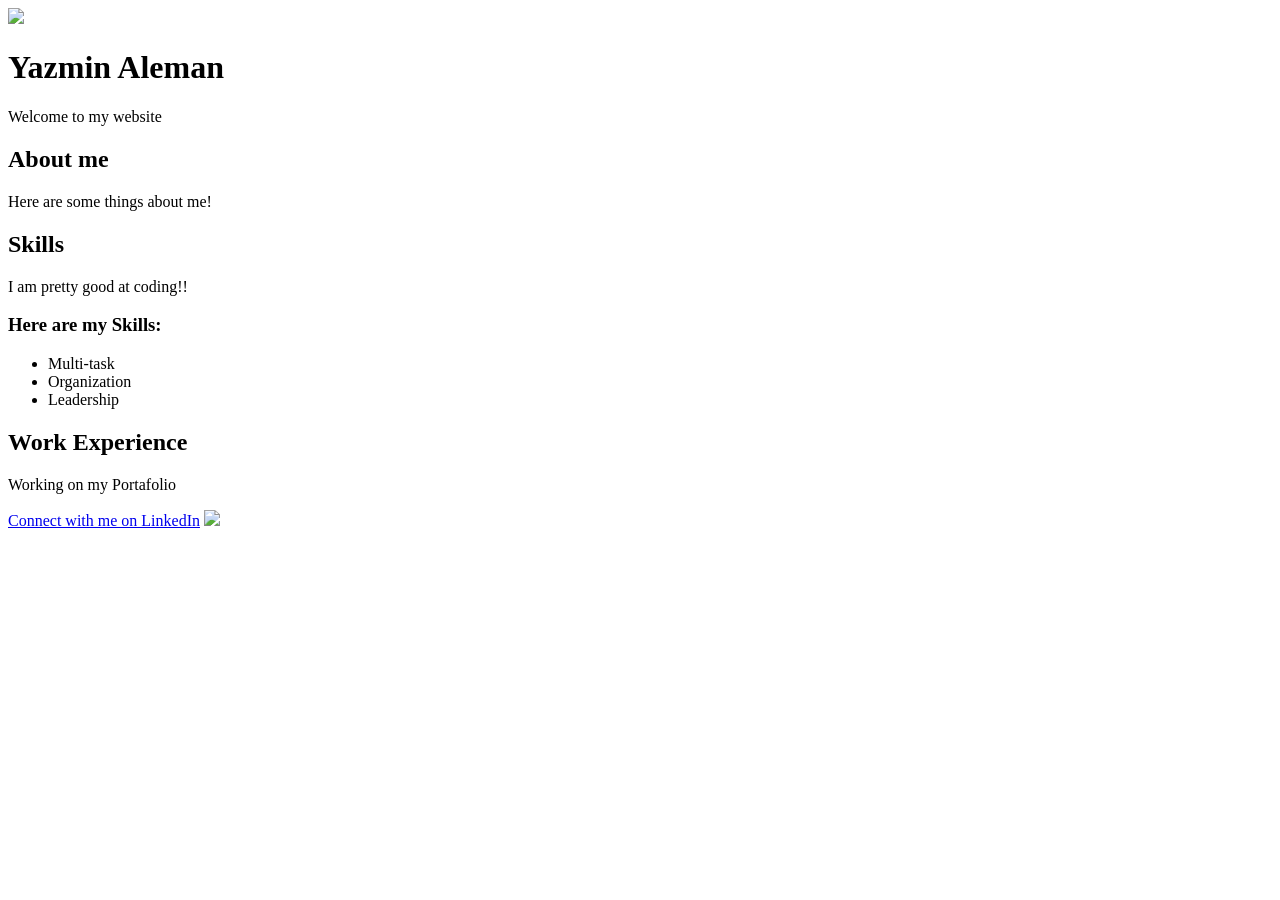
==== index.html @ 024df7c1 "Add files via upload" ====
<!DOCTYPE html>
<html lang="en">

<head>
    <meta charset="UTF-8">
    <meta name="viewport" content="width=device-width, initial-scale=1.0">
    <title>Yazmin Aleman</title>
    <link rel="stylesheet" href="styles.css">
</head>

<body>
    <header>
        <!-- <a href="https://www.linkedin.com/in/yazmin-aleman-33a02328b"></a> -->
        <img src="yazmin.jpg" width="200" class="photo">
        <!-- <p>Click on my photo to connect</p> -->
        <div class="intro">
            <h1>Yazmin Aleman</h1>
            <p>Welcome to my website</p>
        </div>
    </header>

    <main>
        <section>
            <h2>About me</h2>
            <p>Here are some things about me!</p>
        </section>

        <section>
            <h2>Skills</h2>
            <p>I am pretty good at coding!!</p>
            <h3>Here are my Skills:</h3>
            <ul>
                <li>Multi-task</li>
                <li>Organization</li>
                <li>Leadership</li>
            </ul>
        </section>

        <section>
            <h2>Work Experience</h2>
            <p>Working on my Portafolio</p>
        </section>

    </main>

    <footer class="centered">
        <a href="https://www.linkedin.com/in/yazmin-aleman-33a02328b">Connect with me on LinkedIn</a>
        </>
        <img src="Icon.png" width="50">
    </footer>


</body>

</html>
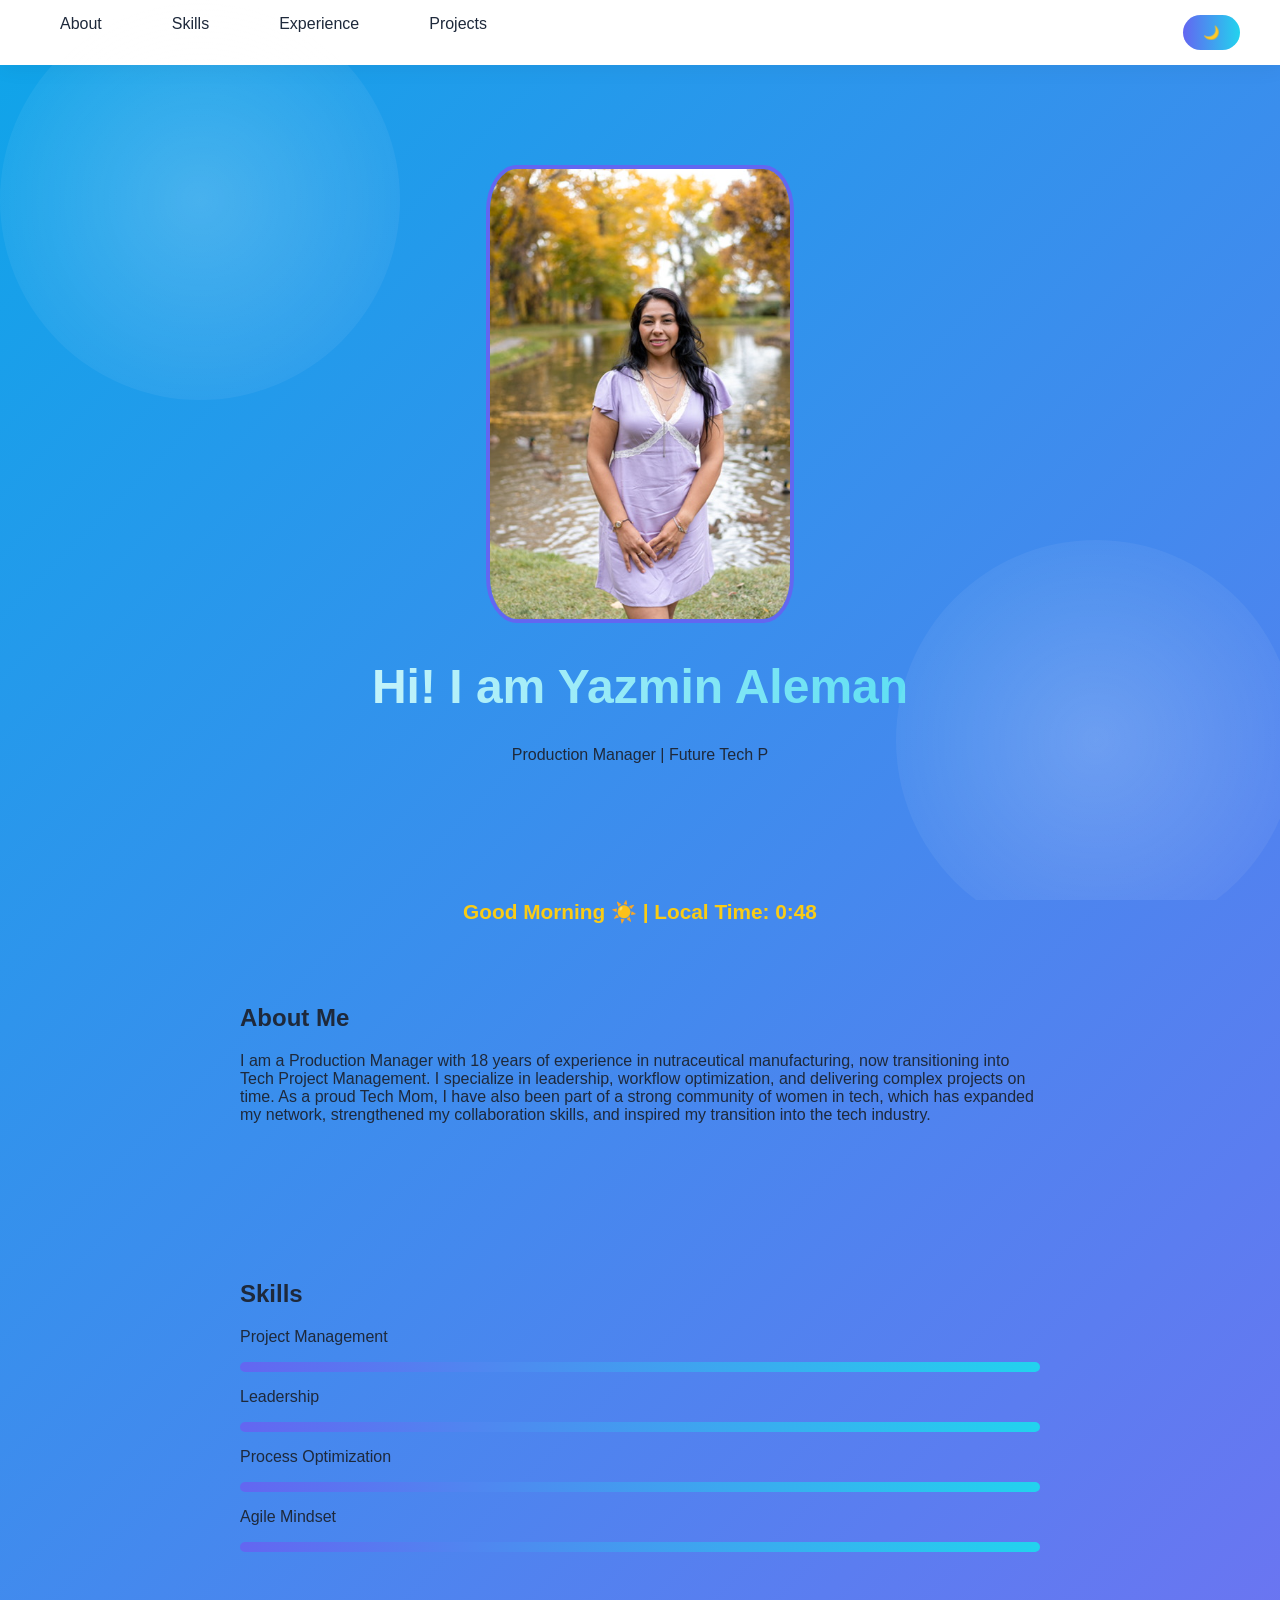
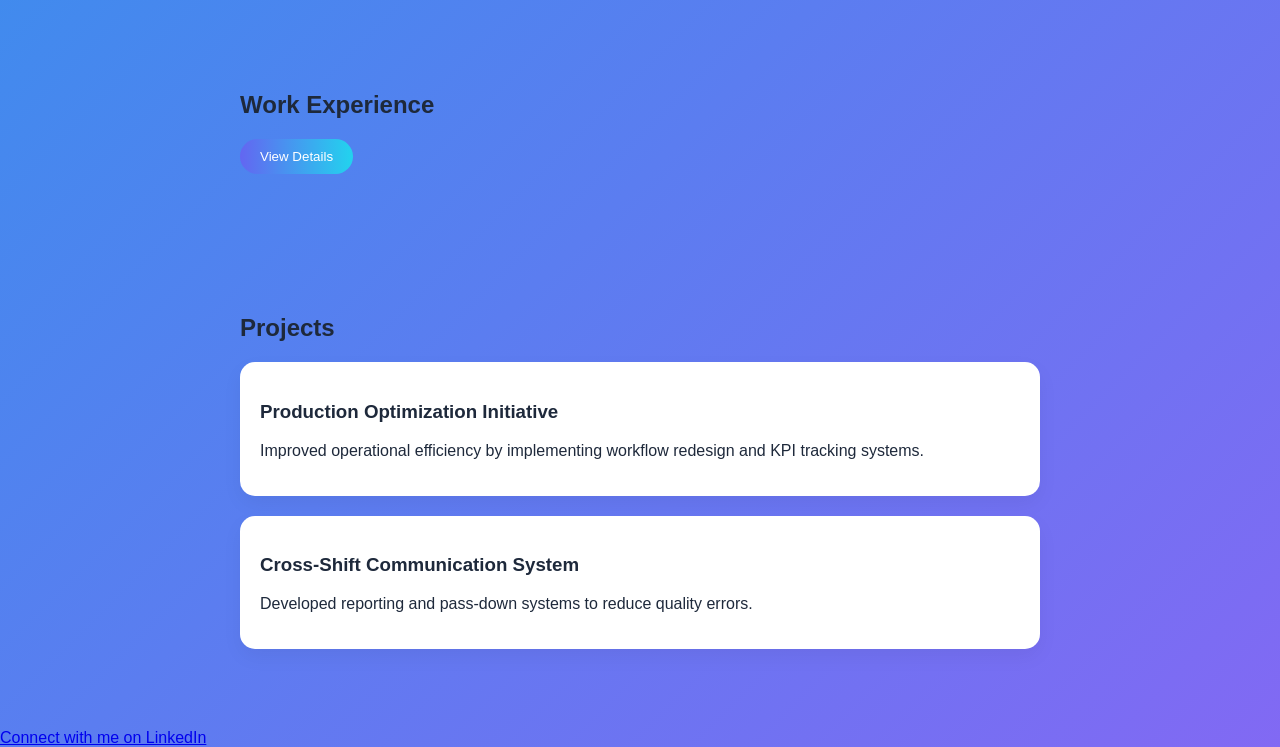
==== commit 21e1e11b: "Add files via upload" ====
--- a/index.html
+++ b/index.html
@@ -9,47 +9,117 @@
 </head>
 
 <body>
-    <header>
-        <!-- <a href="https://www.linkedin.com/in/yazmin-aleman-33a02328b"></a> -->
-        <img src="yazmin.jpg" width="200" class="photo">
-        <!-- <p>Click on my photo to connect</p> -->
-        <div class="intro">
-            <h1>Yazmin Aleman</h1>
-            <p>Welcome to my website</p>
-        </div>
+
+    <nav class="navbar">
+        <div class="background-shapes"></div>
+        <ul class="nav-links">
+            <li><a href="#about">About</a></li>
+            <li><a href="#skills">Skills</a></li>
+            <li><a href="#experience">Experience</a></li>
+            <li><a href="#projects">Projects</a></li>
+        </ul>
+        <button id="darkModeToggle">🌙</button>
+    </nav>
+
+    <header class="hero">
+        <img src="fallfamily25-56 (1).JPG" class="photo">
+        <h1>Hi! I am Yazmin Aleman</h1>
+        <p id="typing"></p>
     </header>
 
+    <div id="greeting"></div>
+
     <main>
-        <section>
-            <h2>About me</h2>
-            <p>Here are some things about me!</p>
+
+        <section id="about" class="reveal">
+            <h2>About Me</h2>
+            <p class="aboutme">
+                I am a Production Manager with 18 years of experience in nutraceutical manufacturing, now transitioning
+                into Tech Project Management. I specialize in leadership, workflow optimization, and delivering complex
+                projects on time. As a proud Tech Mom, I have also been part of a strong community of women in tech,
+                which
+                has expanded my network, strengthened my collaboration skills, and inspired my transition into the tech
+                industry.
+            </p>
         </section>
 
-        <section>
+        <section id="skills" class="reveal">
             <h2>Skills</h2>
-            <p>I am pretty good at coding!!</p>
-            <h3>Here are my Skills:</h3>
-            <ul>
-                <li>Multi-task</li>
-                <li>Organization</li>
-                <li>Leadership</li>
-            </ul>
+
+            <div class="skill">
+                <p>Project Management</p>
+                <div class="progress">
+                    <div class="progress-bar" data-width="100%"></div>
+                </div>
+            </div>
+
+            <div class="skill">
+                <p>Leadership</p>
+                <div class="progress">
+                    <div class="progress-bar" data-width="100%"></div>
+                </div>
+            </div>
+
+            <div class="skill">
+                <p>Process Optimization</p>
+                <div class="progress">
+                    <div class="progress-bar" data-width="100%"></div>
+                </div>
+            </div>
+
+            <div class="skill">
+                <p>Agile Mindset</p>
+                <div class="progress">
+                    <div class="progress-bar" data-width="100%"></div>
+                </div>
+            </div>
+
         </section>
 
-        <section>
+        <section id="experience" class="reveal">
             <h2>Work Experience</h2>
-            <p>Working on my Portafolio</p>
+            <button onclick="openModal()">View Details</button>
+        </section>
+
+        <section id="projects" class="reveal">
+            <h2>Projects</h2>
+
+            <div class="project-card">
+                <h3>Production Optimization Initiative</h3>
+                <p>Improved operational efficiency by implementing workflow redesign and KPI tracking systems.</p>
+            </div>
+
+            <div class="project-card">
+                <h3>Cross-Shift Communication System</h3>
+                <p>Developed reporting and pass-down systems to reduce quality errors.</p>
+            </div>
+
         </section>
 
     </main>
 
-    <footer class="centered">
-        <a href="https://www.linkedin.com/in/yazmin-aleman-33a02328b">Connect with me on LinkedIn</a>
-        </>
-        <img src="Icon.png" width="50">
+    <footer>
+        <a href="https://www.linkedin.com/in/yazmin-aleman-33a02328b" target="_blank"> Connect with me on LinkedIn </a>
+
     </footer>
 
 
+
+    <!-- Modal -->
+    <div id="experienceModal" class="modal">
+        <div class="modal-content">
+            <span class="close" onclick="closeModal()">&times;</span>
+            <h2>Detailed Experience</h2>
+            <ul>
+                <li>Led cross-functional teams across 3 shifts.</li>
+                <li>Managed high-volume production projects.</li>
+                <li>Reduced downtime through process improvements.</li>
+                <li>Oversaw risk mitigation and scheduling.</li>
+            </ul>
+        </div>
+    </div>
+
+    <script src="index.js"></script>
 </body>
 
 </html>
--- a/styles.css
+++ b/styles.css
@@ -0,0 +1,271 @@
+:root {
+    --primary: #6366f1;
+    --secondary: #22d3ee;
+    --dark: #0f172a;
+    --light: #f8fafc;
+}
+
+body {
+    margin: 0;
+    font-family: 'Segoe UI', sans-serif;
+    background: var(--light);
+    color: #1e293b;
+    transition: 0.3s ease;
+}
+
+.dark-mode {
+    background: var(--dark);
+    color: white;
+}
+
+/* Navbar */
+.navbar {
+    position: sticky;
+    top: 0;
+    background: white;
+    display: flex;
+    justify-content: space-between;
+    padding: 15px 40px;
+    box-shadow: 0 4px 20px rgba(0, 0, 0, 0.05);
+}
+
+.dark-mode .navbar {
+    background: #1e293b;
+}
+
+.nav-links {
+    display: flex;
+    justify-content: space-evenly;
+}
+
+.nav-links li {
+    text-decoration: none;
+}
+
+.nav-links a {
+    text-decoration: none;
+    color: inherit;
+    position: relative;
+    padding: 10px 20px;
+}
+
+.nav-links {
+    display: flex;
+    gap: 30px;
+    list-style: none;
+    margin: 0;
+    padding: 0;
+}
+
+.background-shapes {
+    position: fixed;
+    inset: 0;
+    z-index: -1;
+    overflow: hidden;
+    pointer-events: none;
+}
+
+.nav-links a::after {
+    content: "";
+    position: absolute;
+    width: 0;
+    height: 3px;
+    bottom: -5px;
+    left: 0;
+    background: linear-gradient(90deg, #22d3ee, #6366f1);
+    transition: width 0.3s ease;
+}
+
+.nav-links a:hover::after {
+    width: 100%;
+}
+
+/* Hero */
+.hero {
+    text-align: center;
+    padding: 100px 50px;
+}
+
+.photo {
+    width: 300px;
+    border-radius: 10%;
+    border: 4px solid var(--primary);
+}
+
+/* Sections */
+section {
+    padding: 60px 20px;
+    max-width: 800px;
+    margin: auto;
+}
+
+/* Reveal animation */
+.reveal {
+    opacity: 0;
+    transform: translateY(40px);
+    transition: all 0.8s ease;
+}
+
+.reveal.active {
+    opacity: 1;
+    transform: translateY(0);
+}
+
+/* Skills */
+.progress {
+    background: #e2e8f0;
+    border-radius: 20px;
+    overflow: hidden;
+}
+
+.progress-bar {
+    height: 10px;
+    width: 0;
+    background: linear-gradient(90deg, var(--primary), var(--secondary));
+    transition: width 1.5s ease;
+}
+
+/* Projects */
+.project-card {
+    background: white;
+    padding: 20px;
+    margin: 20px 0;
+    border-radius: 15px;
+    box-shadow: 0 8px 20px rgba(0, 0, 0, 0.05);
+    transition: transform 0.3s ease;
+}
+
+.project-card:hover {
+    transform: translateY(-5px);
+}
+
+.dark-mode .project-card {
+    background: #1e293b;
+}
+
+/* Modal */
+.modal {
+    display: none;
+    position: fixed;
+    inset: 0;
+    background: rgba(0, 0, 0, 0.6);
+}
+
+.modal-content {
+    background: white;
+    margin: 10% auto;
+    padding: 30px;
+    width: 80%;
+    max-width: 500px;
+    border-radius: 15px;
+}
+
+.dark-mode {
+    background: linear-gradient(-45deg, #0f172a, #1e293b, #111827, #1e1b4b);
+    background-size: 400% 400%;
+    animation: gradientMove 15s ease infinite;
+    color: white;
+}
+
+.close {
+    float: right;
+    /* cursor: pointer; */
+}
+
+body {
+    margin: 0;
+    font-family: 'Segoe UI', sans-serif;
+    background: linear-gradient(-45deg, #6366f1, #22d3ee, #a855f7, #0ea5e9);
+    background-size: 400% 400%;
+    animation: gradientMove 12s ease infinite;
+    color: #1e293b;
+    transition: 0.3s ease;
+}
+
+@keyframes gradientMove {
+    0% {
+        background-position: 0% 50%;
+    }
+
+    50% {
+        background-position: 100% 50%;
+    }
+
+    100% {
+        background-position: 0% 50%;
+    }
+}
+
+button {
+    padding: 10px 20px;
+    border: none;
+    border-radius: 30px;
+    background: linear-gradient(90deg, #6366f1, #22d3ee);
+    color: white;
+    cursor: pointer;
+    transition: 0.3s ease;
+}
+
+button:hover {
+    box-shadow: 0 0 15px rgba(99, 102, 241, 0.7);
+    transform: scale(1.05);
+}
+
+.hero h1 {
+    font-size: 3rem;
+    background: linear-gradient(90deg, #ffffff, #22d3ee, #a855f7);
+    background-size: 200%;
+    -webkit-background-clip: text;
+    -webkit-text-fill-color: transparent;
+    animation: textMove 6s linear infinite;
+}
+
+@keyframes textMove {
+    0% {
+        background-position: 0%;
+    }
+
+    100% {
+        background-position: 200%;
+    }
+}
+
+.background-shapes {
+    position: fixed;
+    inset: 0;
+    z-index: -1;
+    overflow: hidden;
+}
+
+.background-shapes::before,
+.background-shapes::after {
+    content: "";
+    position: absolute;
+    width: 400px;
+    height: 400px;
+    background: radial-gradient(circle, rgba(255, 255, 255, 0.2), transparent);
+    border-radius: 50%;
+    animation: float 10s infinite alternate ease-in-out;
+}
+
+.background-shapes::after {
+    top: 60%;
+    left: 70%;
+    animation-delay: 5s;
+}
+
+@keyframes float {
+    from {
+        transform: translateY(0px);
+    }
+
+    to {
+        transform: translateY(-50px);
+    }
+}
+
+#greeting {
+    text-align: center;
+    margin-top: 20px;
+    transition: all 0.5s ease;
+}
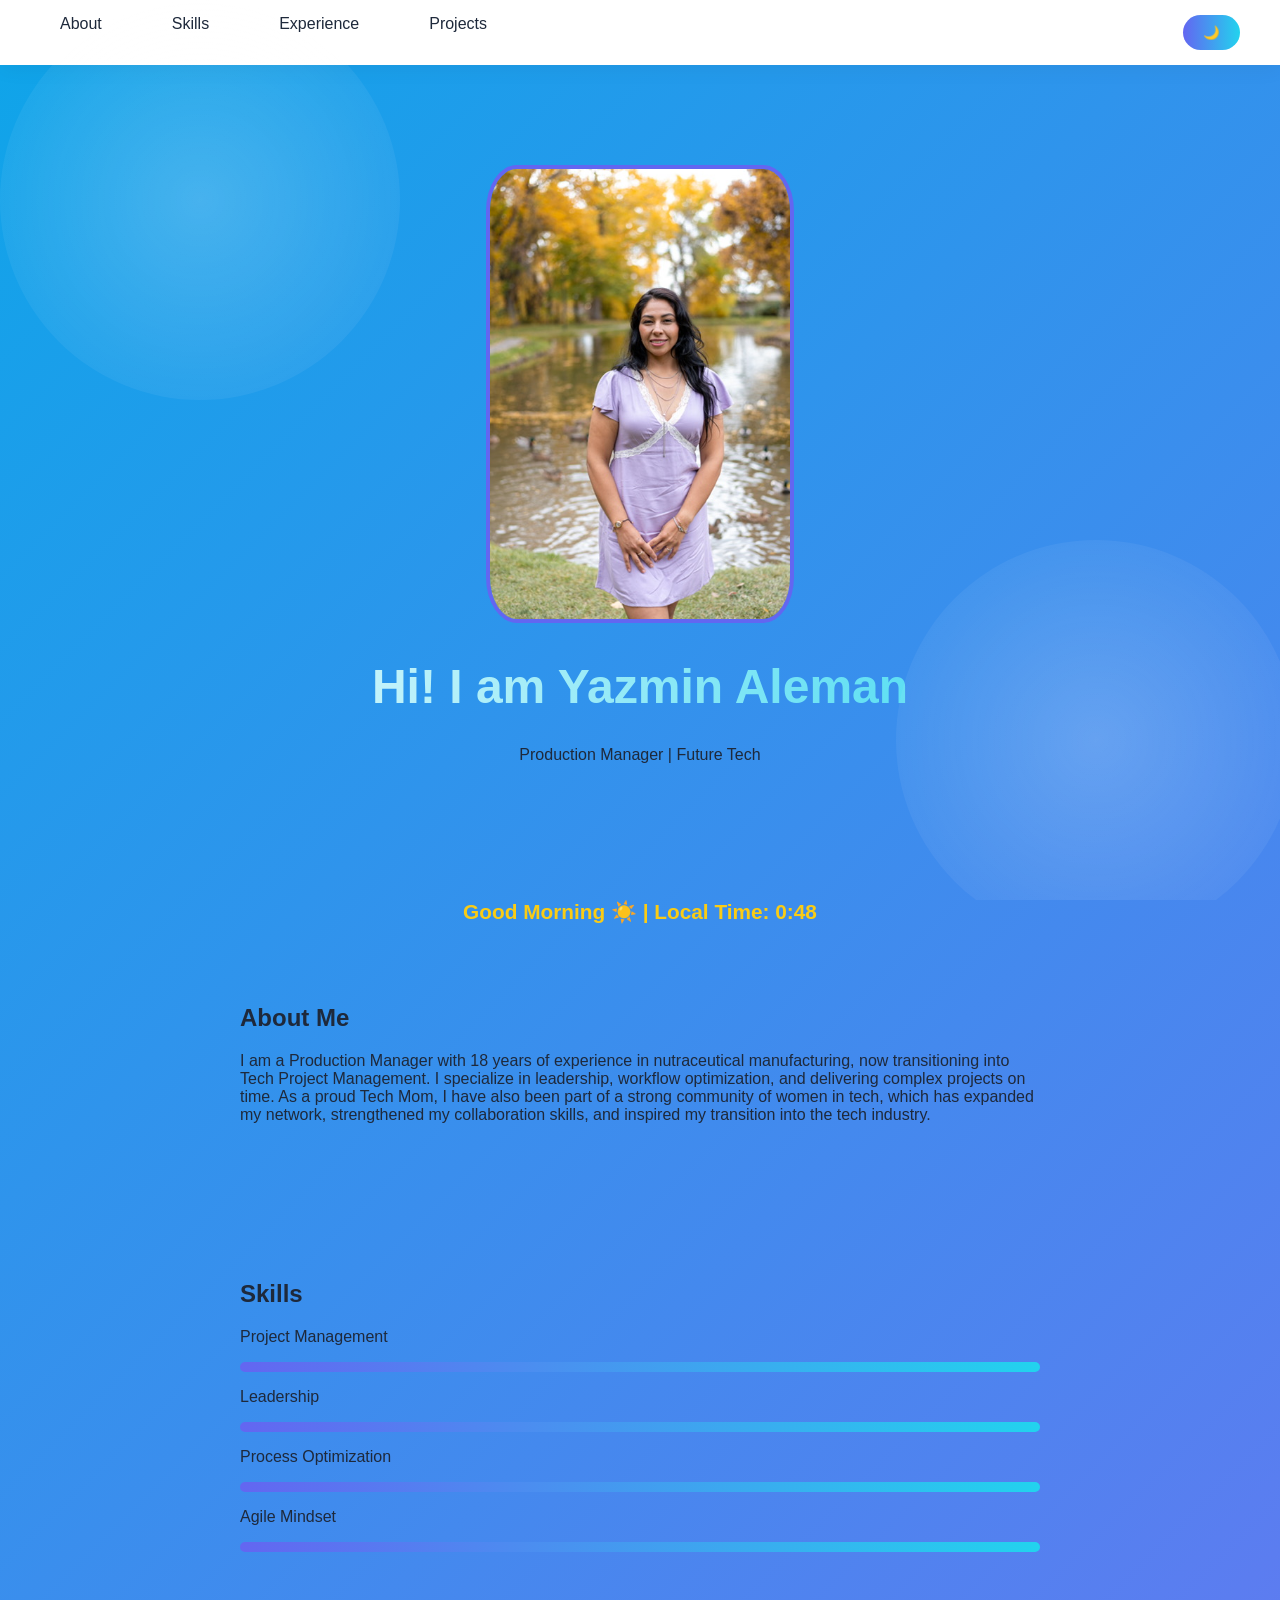
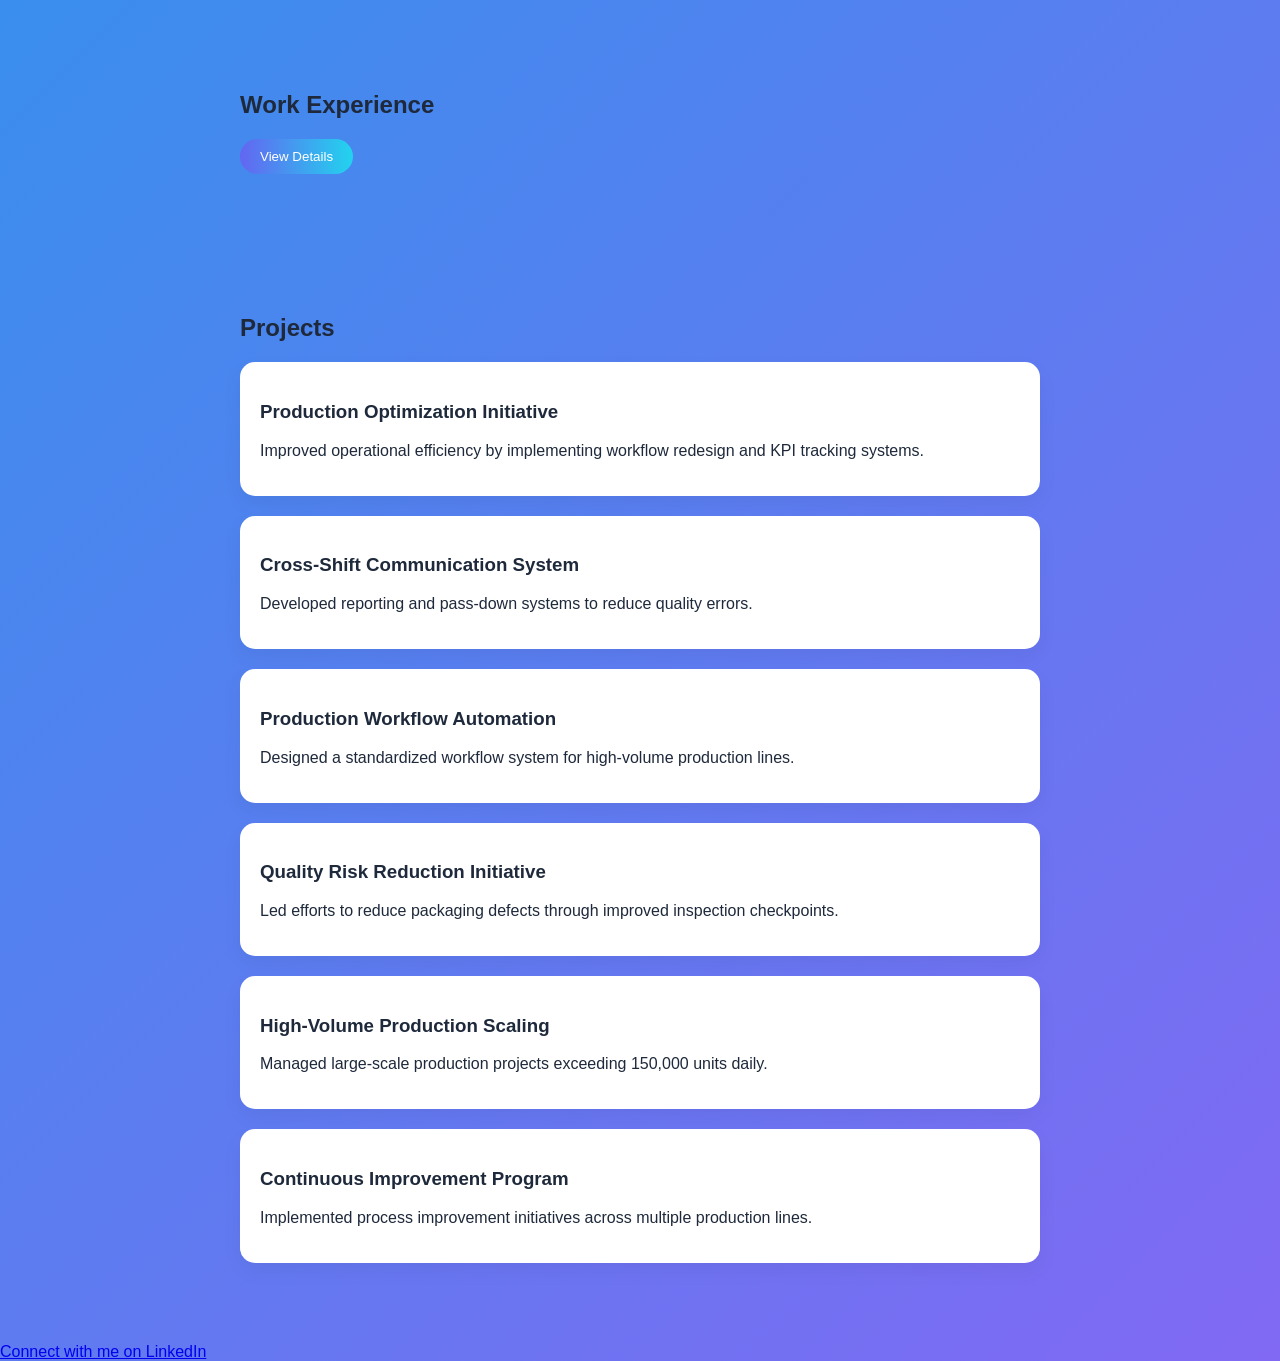
==== commit 3c08a8c2: "Add files via upload" ====
--- a/index.html
+++ b/index.html
@@ -94,8 +94,27 @@
                 <p>Developed reporting and pass-down systems to reduce quality errors.</p>
             </div>
 
+            <div class="project-card">
+                <h3>Production Workflow Automation</h3>
+                <p>Designed a standardized workflow system for high-volume production lines.</p>
+            </div>
+
+            <div class="project-card">
+                <h3>Quality Risk Reduction Initiative</h3>
+                <p>Led efforts to reduce packaging defects through improved inspection checkpoints.</p>
+            </div>
+
+            <div class="project-card">
+                <h3>High-Volume Production Scaling</h3>
+                <p>Managed large-scale production projects exceeding 150,000 units daily.</p>
+            </div>
+
+            <div class="project-card">
+                <h3>Continuous Improvement Program</h3>
+                <p>Implemented process improvement initiatives across multiple production lines.</p>
+            </div>
+
         </section>
-
     </main>
 
     <footer>
